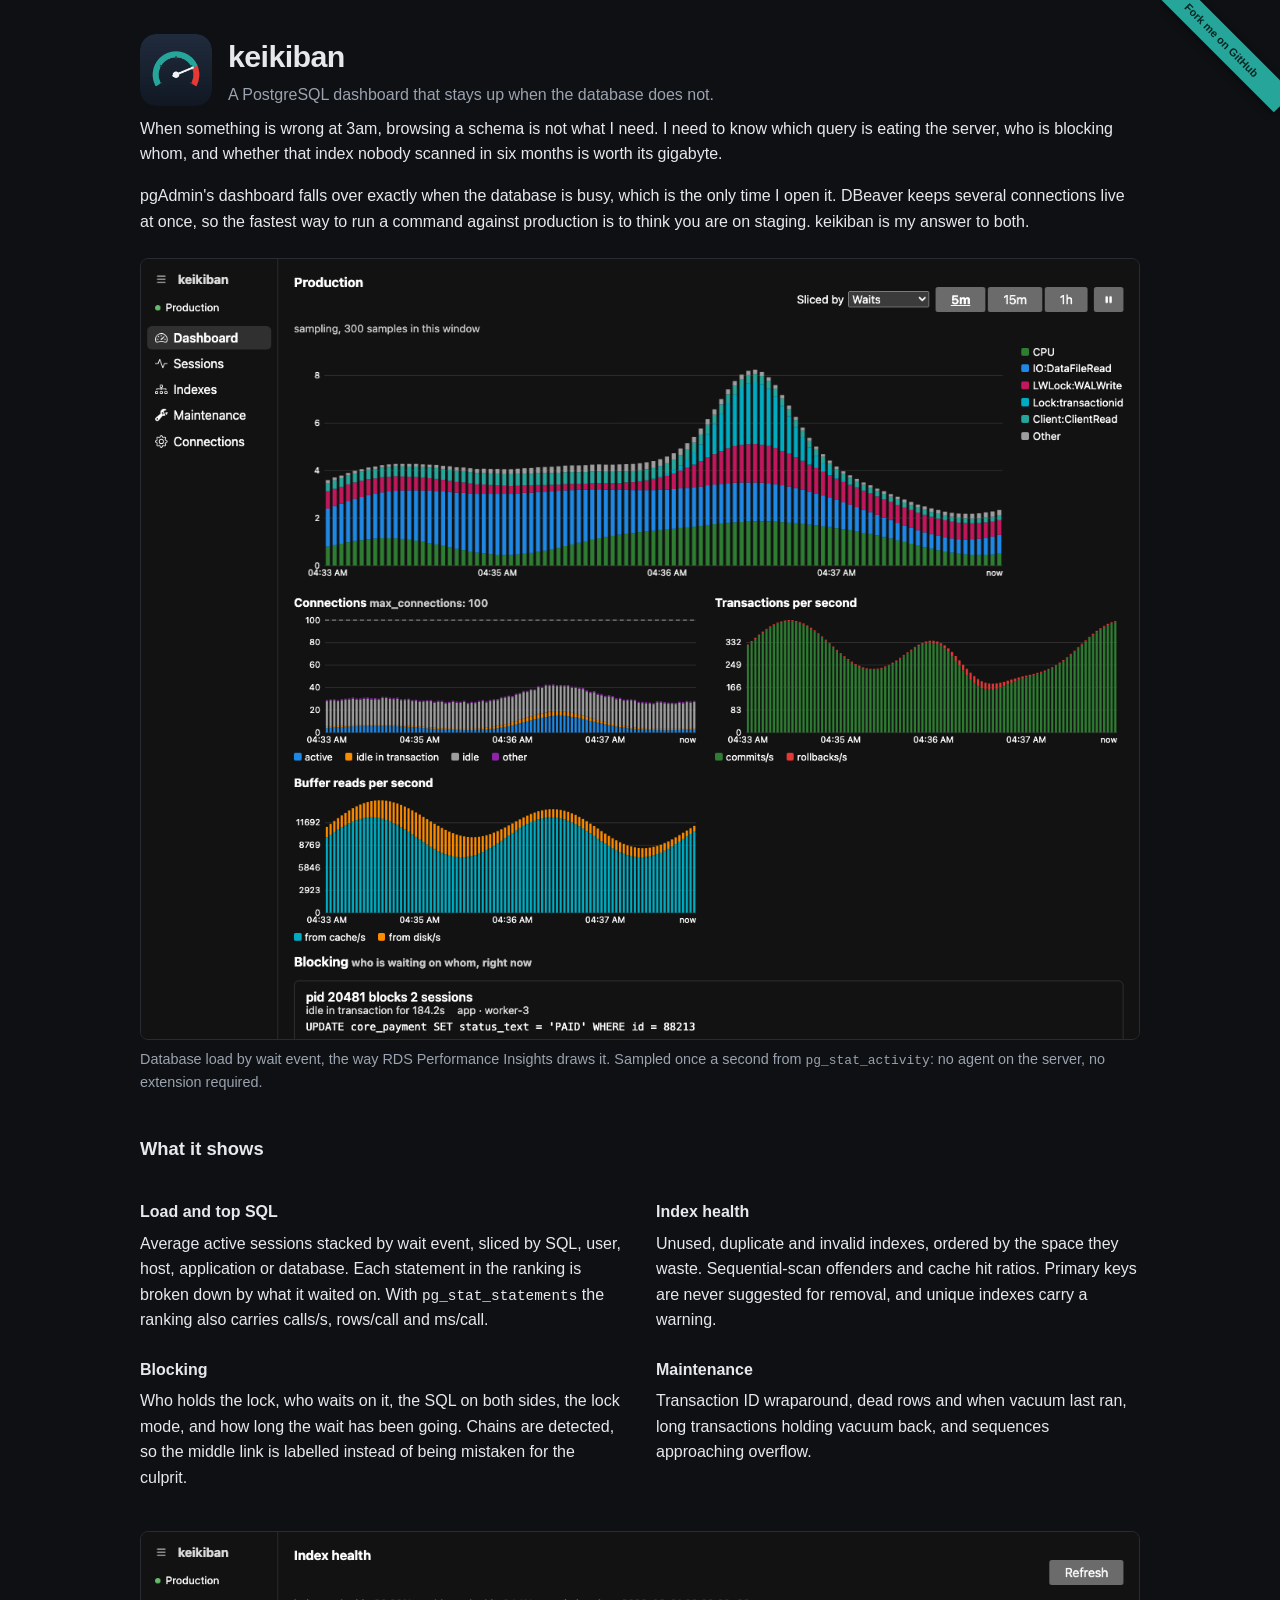
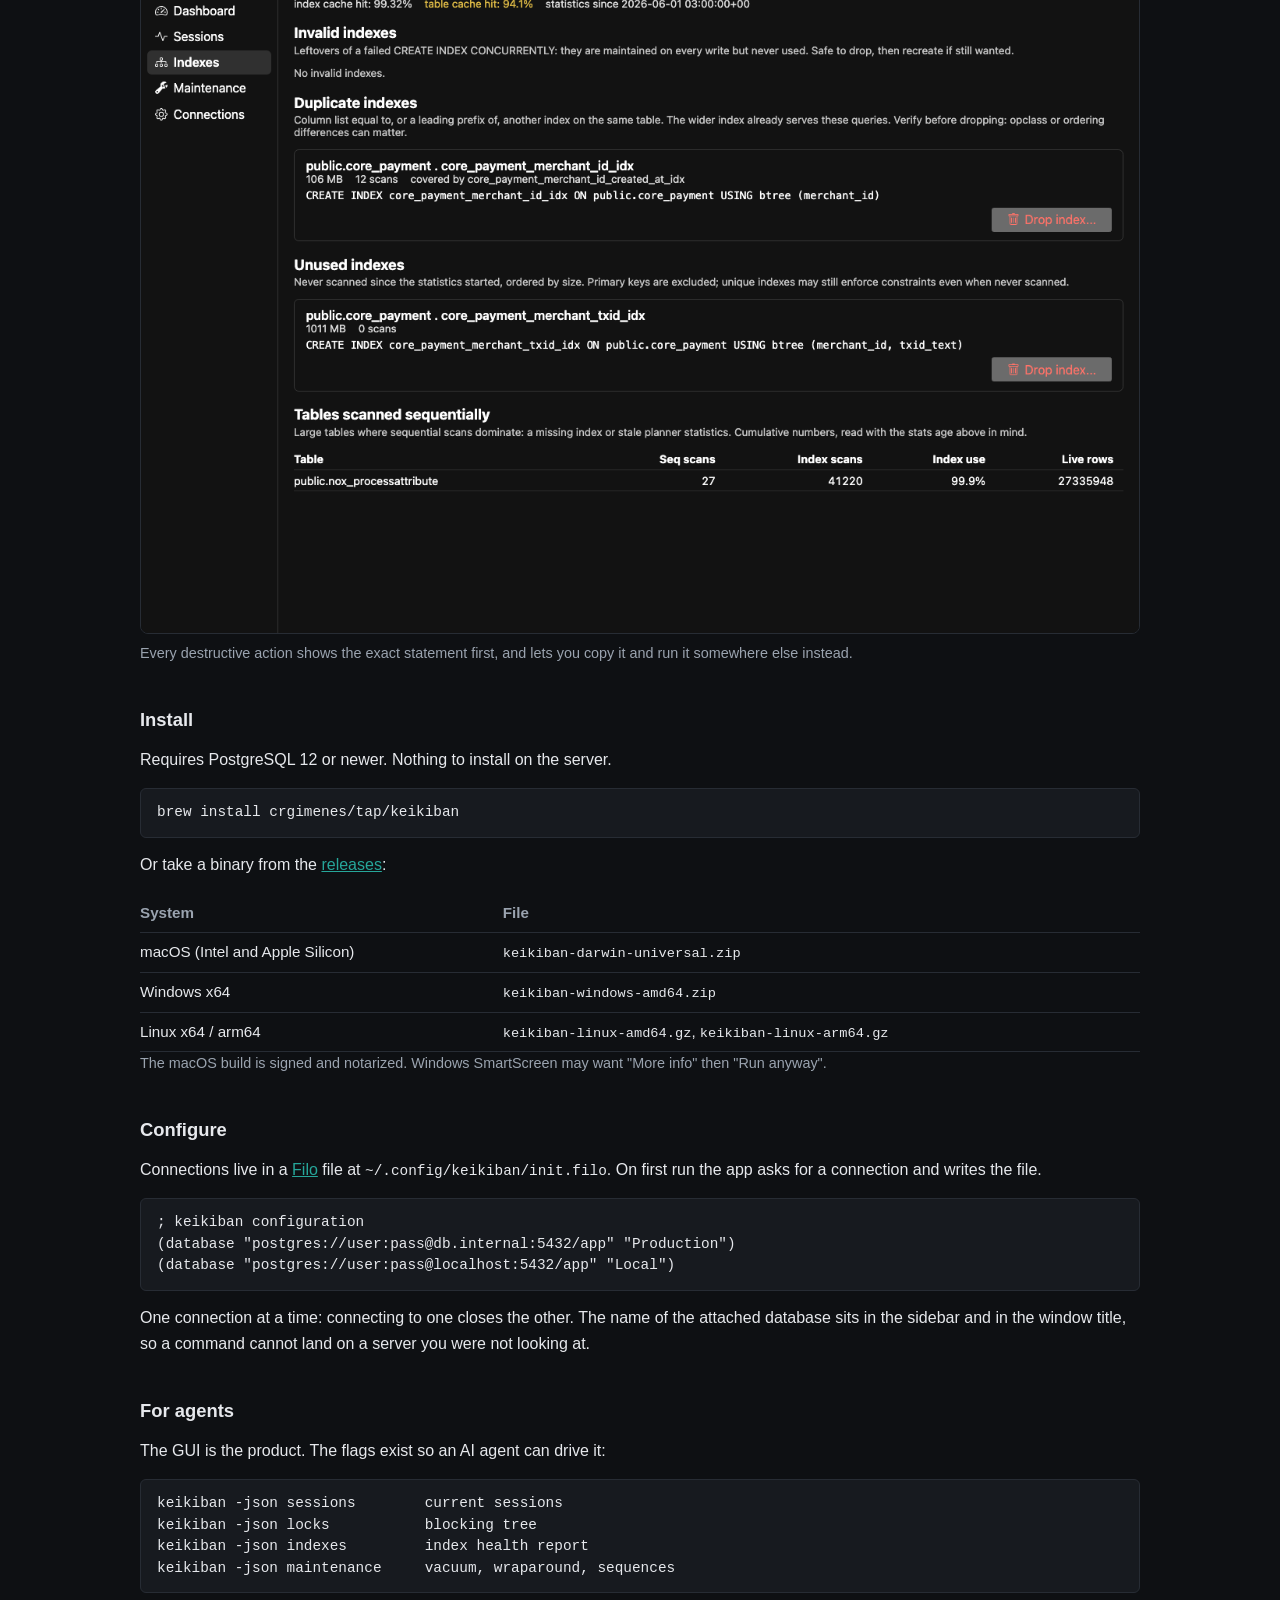
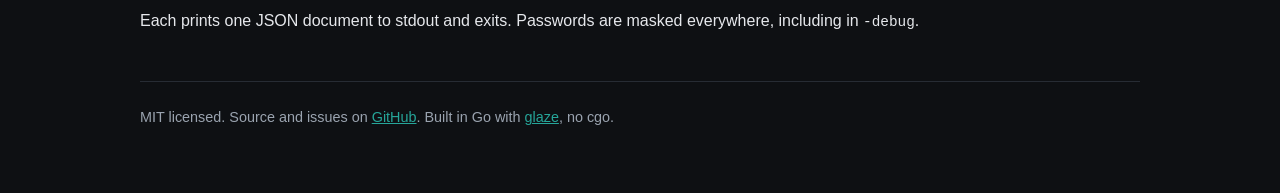
==== web/index.html @ ba6ffc7b "update to 0.0.1" ====
<!DOCTYPE html>
<html lang="en">
<head>
<meta charset="utf-8">
<meta name="viewport" content="width=device-width, initial-scale=1">
<title>keikiban — PostgreSQL dashboard</title>
<meta name="description" content="A PostgreSQL dashboard that stays up when the database does not. Database load by wait event, top SQL, blocking, index health. One binary, no agent on the server.">
<link rel="icon" href="favicon.png" type="image/png">

<meta property="og:title" content="keikiban — PostgreSQL dashboard">
<meta property="og:description" content="Database load by wait event, top SQL, blocking, index health. One binary, no agent on the server.">
<meta property="og:type" content="website">
<meta property="og:url" content="https://crgimenes.github.io/keikiban/">
<meta property="og:image" content="https://crgimenes.github.io/keikiban/social-preview.png">
<meta property="og:image:width" content="1280">
<meta property="og:image:height" content="640">
<meta name="twitter:card" content="summary_large_image">

<style>
:root {
  color-scheme: dark;
  --bg: #0e1013;
  --panel: #171a1f;
  --line: #272c34;
  --fg: #e6e8ec;
  --dim: #9aa3af;
  --accent: #26a69a;
}
* { box-sizing: border-box; }
body {
  margin: 0;
  padding: 2rem 1rem 3rem;
  background: var(--bg);
  color: var(--fg);
  font: 16px/1.6 -apple-system, BlinkMacSystemFont, "Segoe UI", Roboto, Helvetica, Arial, sans-serif;
}
/* Corner ribbon drawn in CSS rather than fetched, so the page needs nothing
   from the network. It scrolls away with the header instead of sitting fixed
   over the screenshots. */
.ribbon {
  position: absolute;
  top: 0;
  right: 0;
  width: 120px;
  height: 120px;
  overflow: hidden;
  pointer-events: none;
  z-index: 5;
}
.ribbon a {
  position: absolute;
  top: 27px;
  left: -27px;
  width: 176px;
  padding: 6px 0;
  transform: rotate(45deg);
  background: var(--accent);
  color: #062622;
  font: 600 11px/1.4 -apple-system, BlinkMacSystemFont, "Segoe UI", Roboto, Helvetica, Arial, sans-serif;
  text-align: center;
  text-decoration: none;
  pointer-events: auto;
  box-shadow: 0 2px 8px rgba(0, 0, 0, .45);
}
.ribbon a:hover { background: #4db6ac; }
.ribbon a:focus-visible { outline: 2px solid var(--fg); outline-offset: 2px; }

main { max-width: 1000px; margin: 0 auto; }
header { display: flex; align-items: center; gap: 1rem; margin-bottom: .5rem; }
header img { width: 72px; height: 72px; border-radius: 16px; }
h1 { font-size: 1.9rem; margin: 0; letter-spacing: -.02em; }
h2 { font-size: 1.15rem; margin: 2.5rem 0 .75rem; }
h3 { font-size: 1rem; margin: 1.5rem 0 .35rem; }
.tagline { color: var(--dim); margin: .1rem 0 0; }
a { color: var(--accent); }
p { margin: 0 0 1rem; }
figure { margin: 1.5rem 0; }
figure img {
  width: 100%;
  display: block;
  border: 1px solid var(--line);
  border-radius: 8px;
}
figcaption { color: var(--dim); font-size: .9rem; margin-top: .5rem; }
table { border-collapse: collapse; width: 100%; font-size: .95rem; }
th, td { text-align: left; padding: .45rem .75rem .45rem 0; border-bottom: 1px solid var(--line); }
th { color: var(--dim); font-weight: 600; }
pre {
  background: var(--panel);
  border: 1px solid var(--line);
  border-radius: 6px;
  padding: .8rem 1rem;
  overflow-x: auto;
  font: .9rem/1.5 ui-monospace, SFMono-Regular, Menlo, monospace;
}
code { font: .9em ui-monospace, SFMono-Regular, Menlo, monospace; }
.cols { display: grid; grid-template-columns: repeat(auto-fit, minmax(17rem, 1fr)); gap: 0 2rem; }
.note { color: var(--dim); font-size: .9rem; }
footer {
  margin-top: 3rem;
  padding-top: 1.5rem;
  border-top: 1px solid var(--line);
  color: var(--dim);
  font-size: .9rem;
}
@media (max-width: 700px) {
  .ribbon { display: none; }
}
@media (max-width: 640px) {
  body { padding: 1rem .75rem 2rem; }
  h1 { font-size: 1.4rem; }
  header img { width: 52px; height: 52px; }
}
</style>
</head>
<body>
<div class="ribbon"><a href="https://github.com/crgimenes/keikiban">Fork me on GitHub</a></div>
<main>
  <header>
    <img src="favicon.png" alt="">
    <div>
      <h1>keikiban</h1>
      <p class="tagline">A PostgreSQL dashboard that stays up when the database does not.</p>
    </div>
  </header>

  <p>When something is wrong at 3am, browsing a schema is not what I need. I
  need to know which query is eating the server, who is blocking whom, and
  whether that index nobody scanned in six months is worth its gigabyte.</p>

  <p>pgAdmin's dashboard falls over exactly when the database is busy, which
  is the only time I open it. DBeaver keeps several connections live at once,
  so the fastest way to run a command against production is to think you are
  on staging. keikiban is my answer to both.</p>

  <figure>
    <img src="dashboard-dark.png" alt="keikiban dashboard: database load stacked by wait event, connections, transactions per second, buffer reads, and the blocking tree">
    <figcaption>Database load by wait event, the way RDS Performance Insights
    draws it. Sampled once a second from <code>pg_stat_activity</code>: no
    agent on the server, no extension required.</figcaption>
  </figure>

  <h2>What it shows</h2>

  <div class="cols">
    <div>
      <h3>Load and top SQL</h3>
      <p>Average active sessions stacked by wait event, sliced by SQL, user,
      host, application or database. Each statement in the ranking is broken
      down by what it waited on. With <code>pg_stat_statements</code> the
      ranking also carries calls/s, rows/call and ms/call.</p>

      <h3>Blocking</h3>
      <p>Who holds the lock, who waits on it, the SQL on both sides, the lock
      mode, and how long the wait has been going. Chains are detected, so the
      middle link is labelled instead of being mistaken for the culprit.</p>
    </div>
    <div>
      <h3>Index health</h3>
      <p>Unused, duplicate and invalid indexes, ordered by the space they
      waste. Sequential-scan offenders and cache hit ratios. Primary keys are
      never suggested for removal, and unique indexes carry a warning.</p>

      <h3>Maintenance</h3>
      <p>Transaction ID wraparound, dead rows and when vacuum last ran, long
      transactions holding vacuum back, and sequences approaching overflow.</p>
    </div>
  </div>

  <figure>
    <img src="indexes-dark.png" alt="Index health screen showing duplicate and unused indexes with their DDL and a drop button">
    <figcaption>Every destructive action shows the exact statement first, and
    lets you copy it and run it somewhere else instead.</figcaption>
  </figure>

  <h2>Install</h2>

  <p>Requires PostgreSQL 12 or newer. Nothing to install on the server.</p>

  <pre>brew install crgimenes/tap/keikiban</pre>

  <p>Or take a binary from the
  <a href="https://github.com/crgimenes/keikiban/releases">releases</a>:</p>

  <table>
    <tr><th>System</th><th>File</th></tr>
    <tr><td>macOS (Intel and Apple Silicon)</td><td><code>keikiban-darwin-universal.zip</code></td></tr>
    <tr><td>Windows x64</td><td><code>keikiban-windows-amd64.zip</code></td></tr>
    <tr><td>Linux x64 / arm64</td><td><code>keikiban-linux-amd64.gz</code>, <code>keikiban-linux-arm64.gz</code></td></tr>
  </table>

  <p class="note">The macOS build is signed and notarized. Windows SmartScreen
  may want "More info" then "Run anyway".</p>

  <h2>Configure</h2>

  <p>Connections live in a <a href="https://github.com/crgimenes/filo">Filo</a>
  file at <code>~/.config/keikiban/init.filo</code>. On first run the app asks
  for a connection and writes the file.</p>

  <pre>; keikiban configuration
(database "postgres://user:pass@db.internal:5432/app" "Production")
(database "postgres://user:pass@localhost:5432/app" "Local")</pre>

  <p>One connection at a time: connecting to one closes the other. The name of
  the attached database sits in the sidebar and in the window title, so a
  command cannot land on a server you were not looking at.</p>

  <h2>For agents</h2>

  <p>The GUI is the product. The flags exist so an AI agent can drive it:</p>

  <pre>keikiban -json sessions        current sessions
keikiban -json locks           blocking tree
keikiban -json indexes         index health report
keikiban -json maintenance     vacuum, wraparound, sequences</pre>

  <p>Each prints one JSON document to stdout and exits. Passwords are masked
  everywhere, including in <code>-debug</code>.</p>

  <footer>
    <p>MIT licensed. Source and issues on
    <a href="https://github.com/crgimenes/keikiban">GitHub</a>.
    Built in Go with <a href="https://github.com/crgimenes/glaze">glaze</a>,
    no cgo.</p>
  </footer>
</main>
</body>
</html>
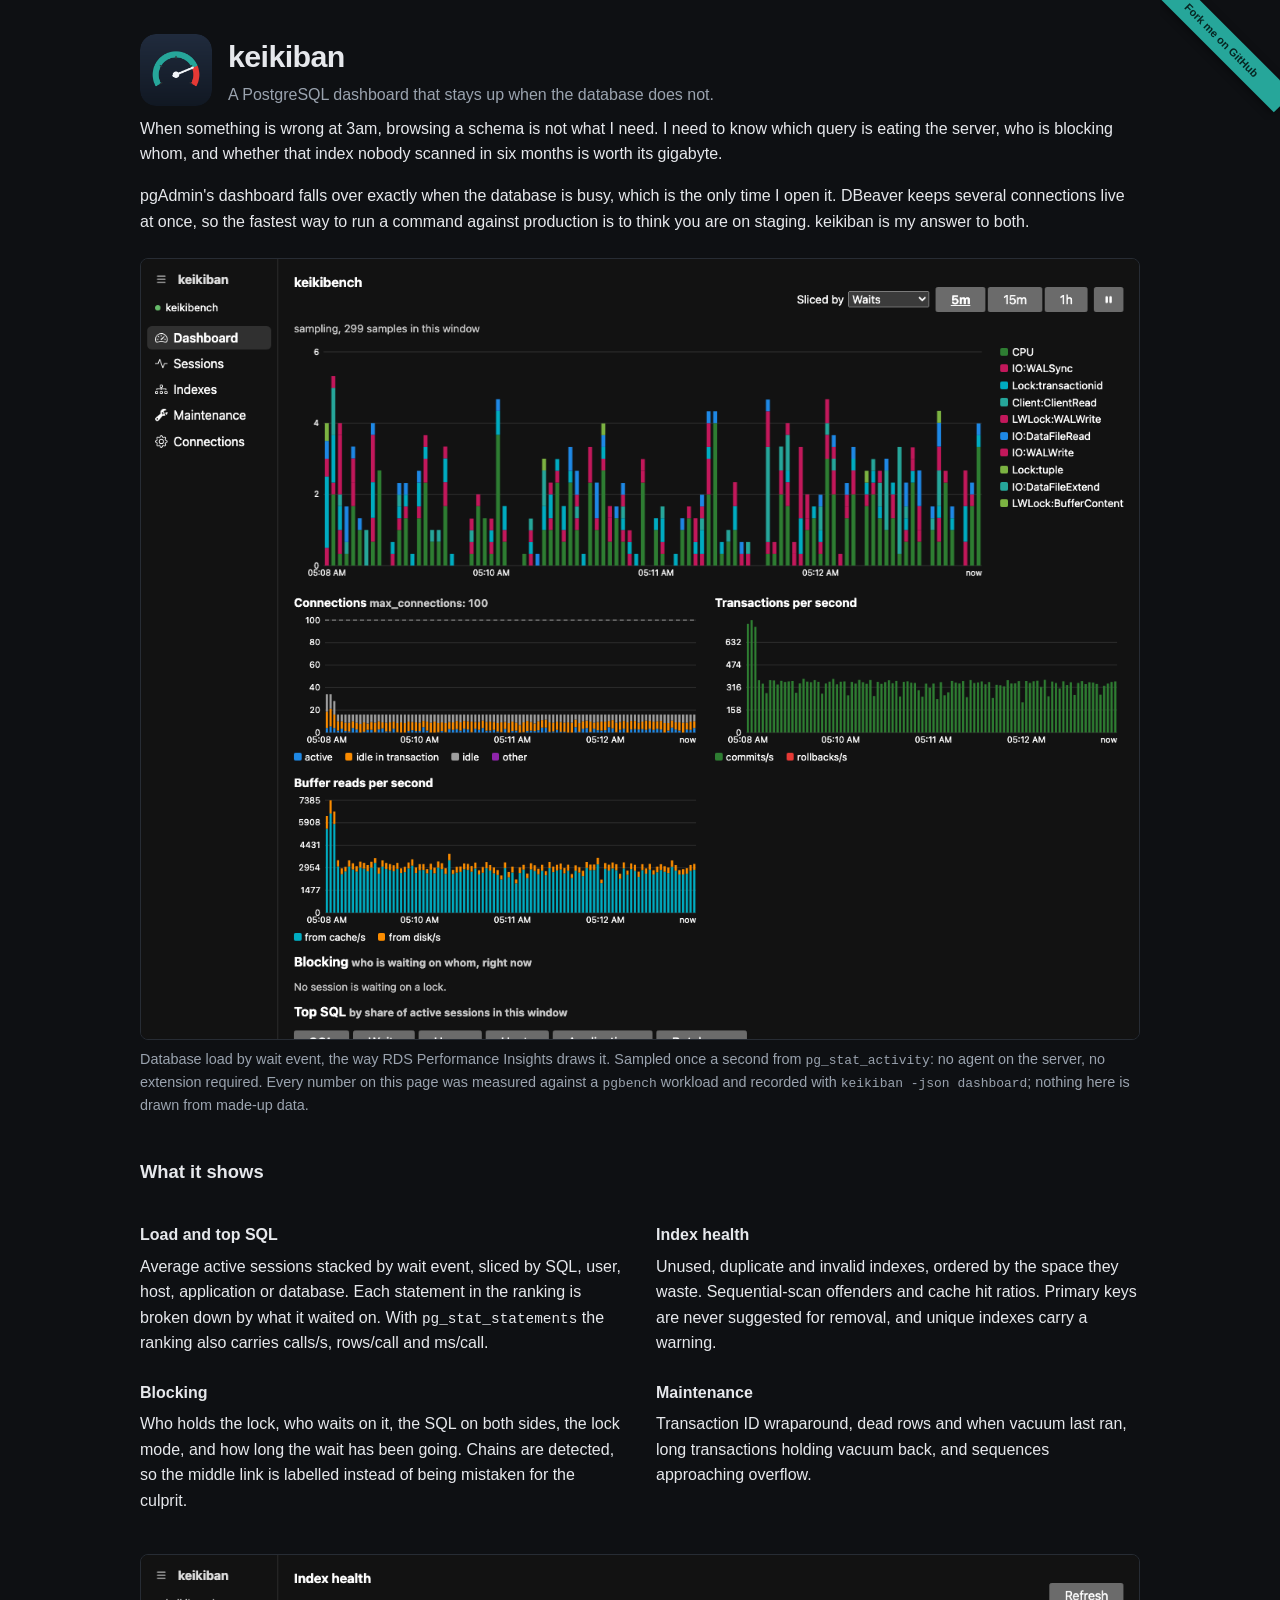
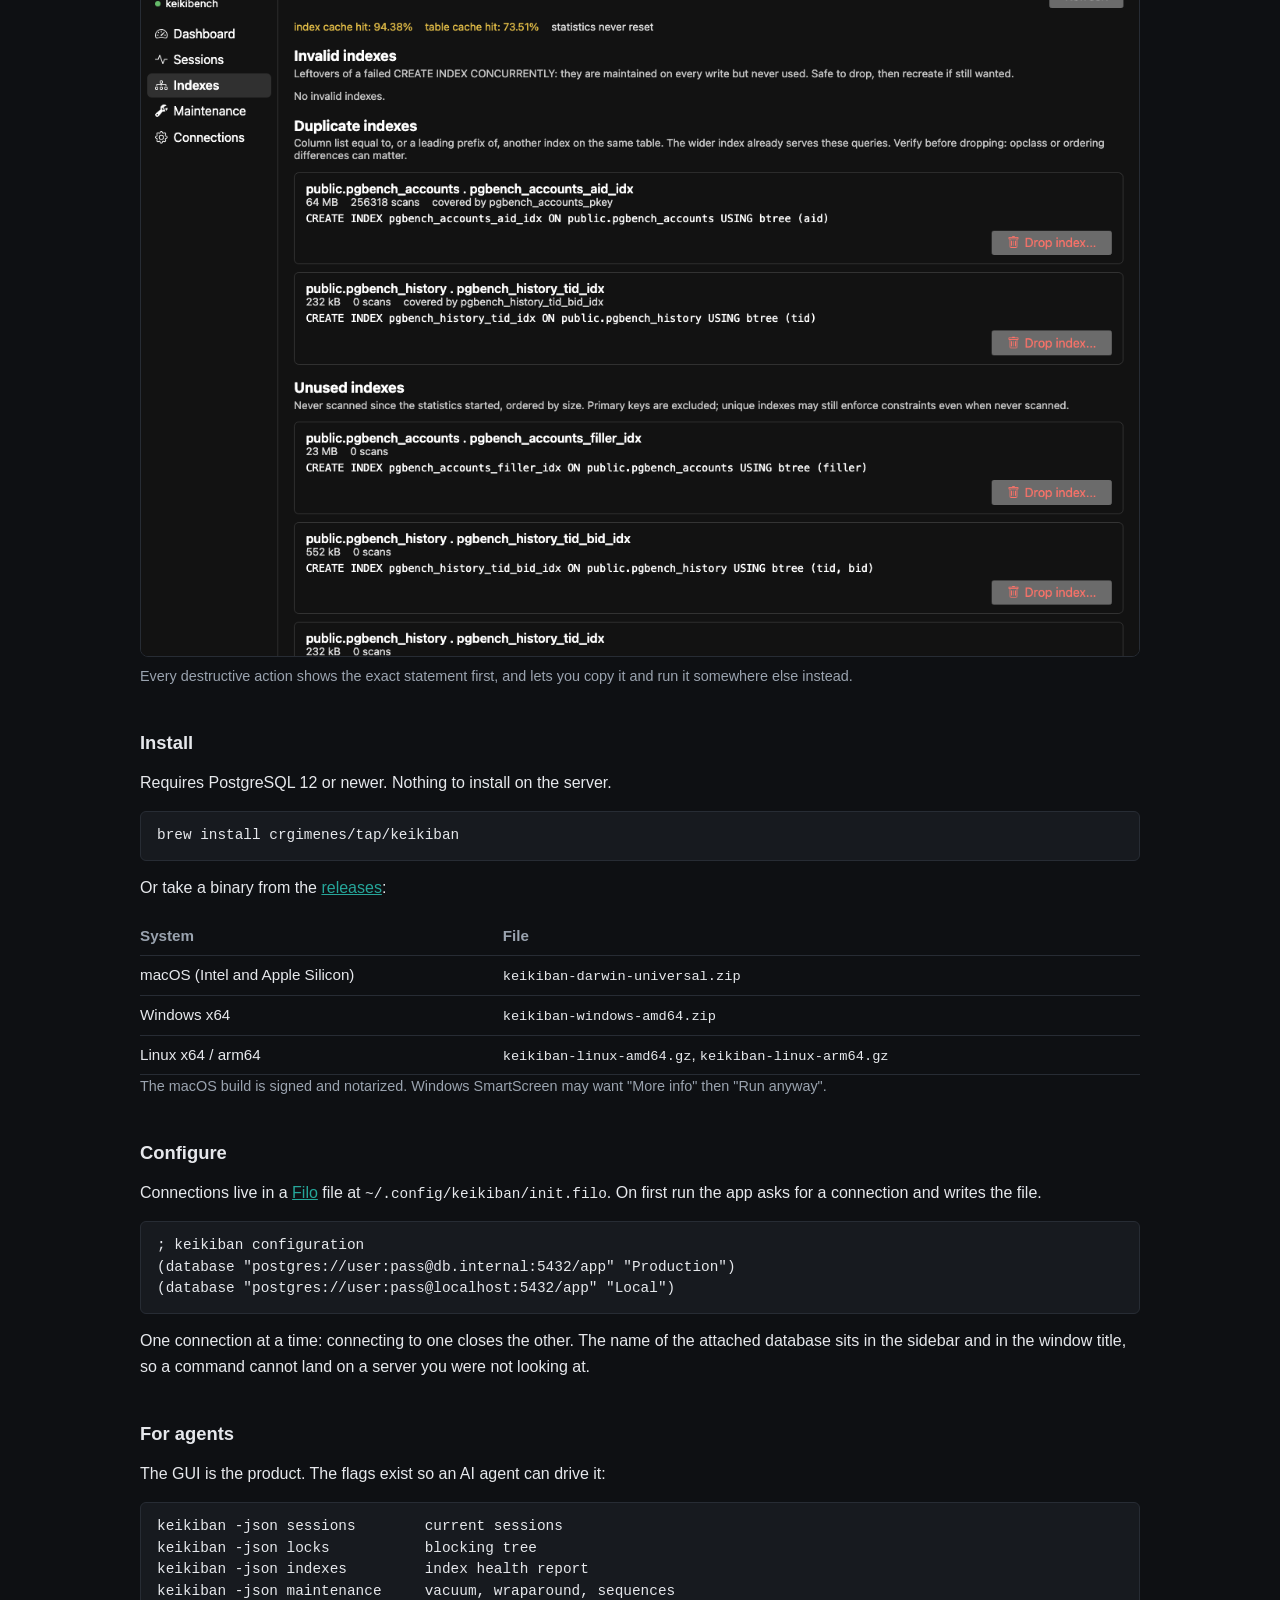
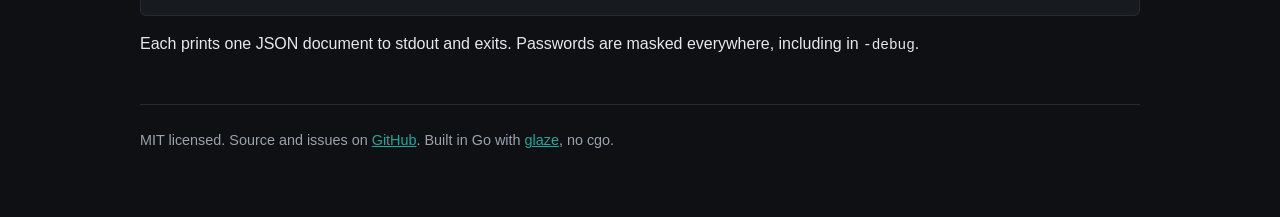
==== commit 8e9dd066: "update test" ====
--- a/web/index.html
+++ b/web/index.html
@@ -137,7 +137,10 @@
     <img src="dashboard-dark.png" alt="keikiban dashboard: database load stacked by wait event, connections, transactions per second, buffer reads, and the blocking tree">
     <figcaption>Database load by wait event, the way RDS Performance Insights
     draws it. Sampled once a second from <code>pg_stat_activity</code>: no
-    agent on the server, no extension required.</figcaption>
+    agent on the server, no extension required. Every number on this page was
+    measured against a <code>pgbench</code> workload and recorded with
+    <code>keikiban -json dashboard</code>; nothing here is drawn from made-up
+    data.</figcaption>
   </figure>
 
   <h2>What it shows</h2>
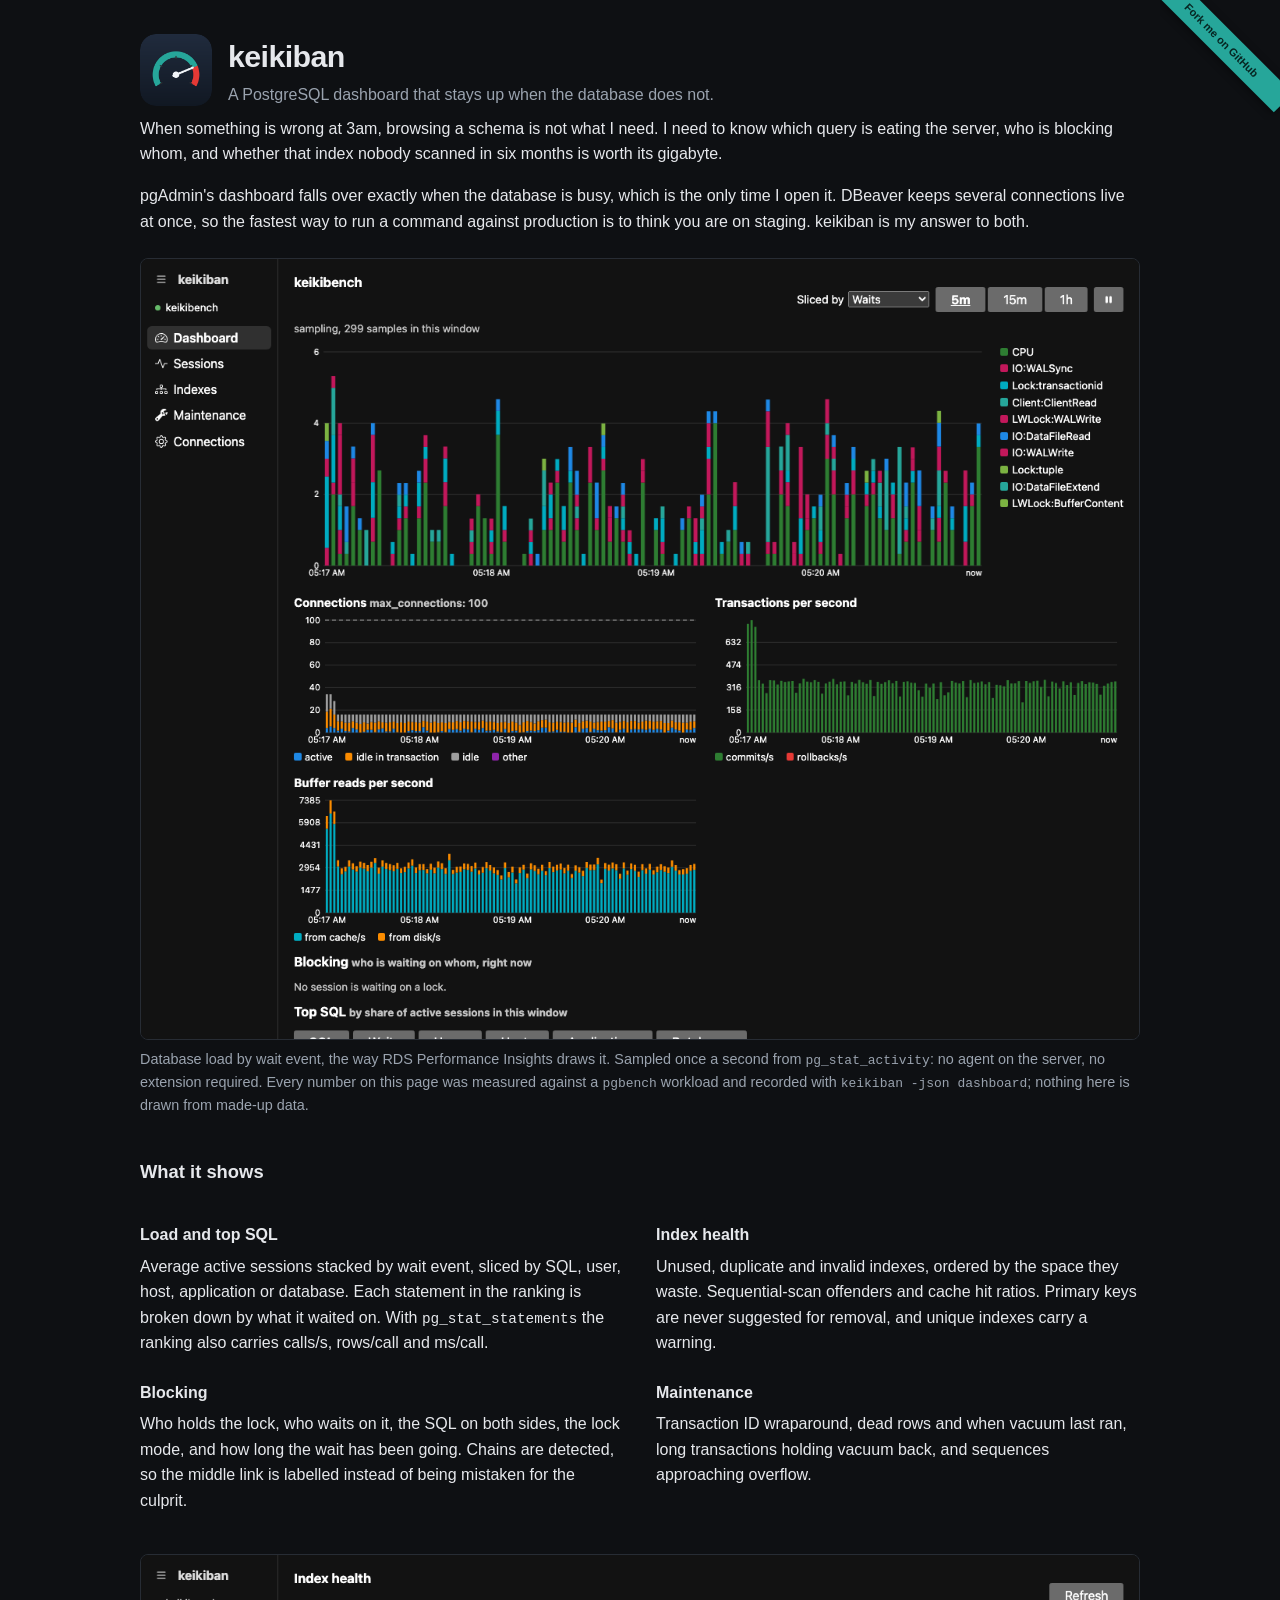
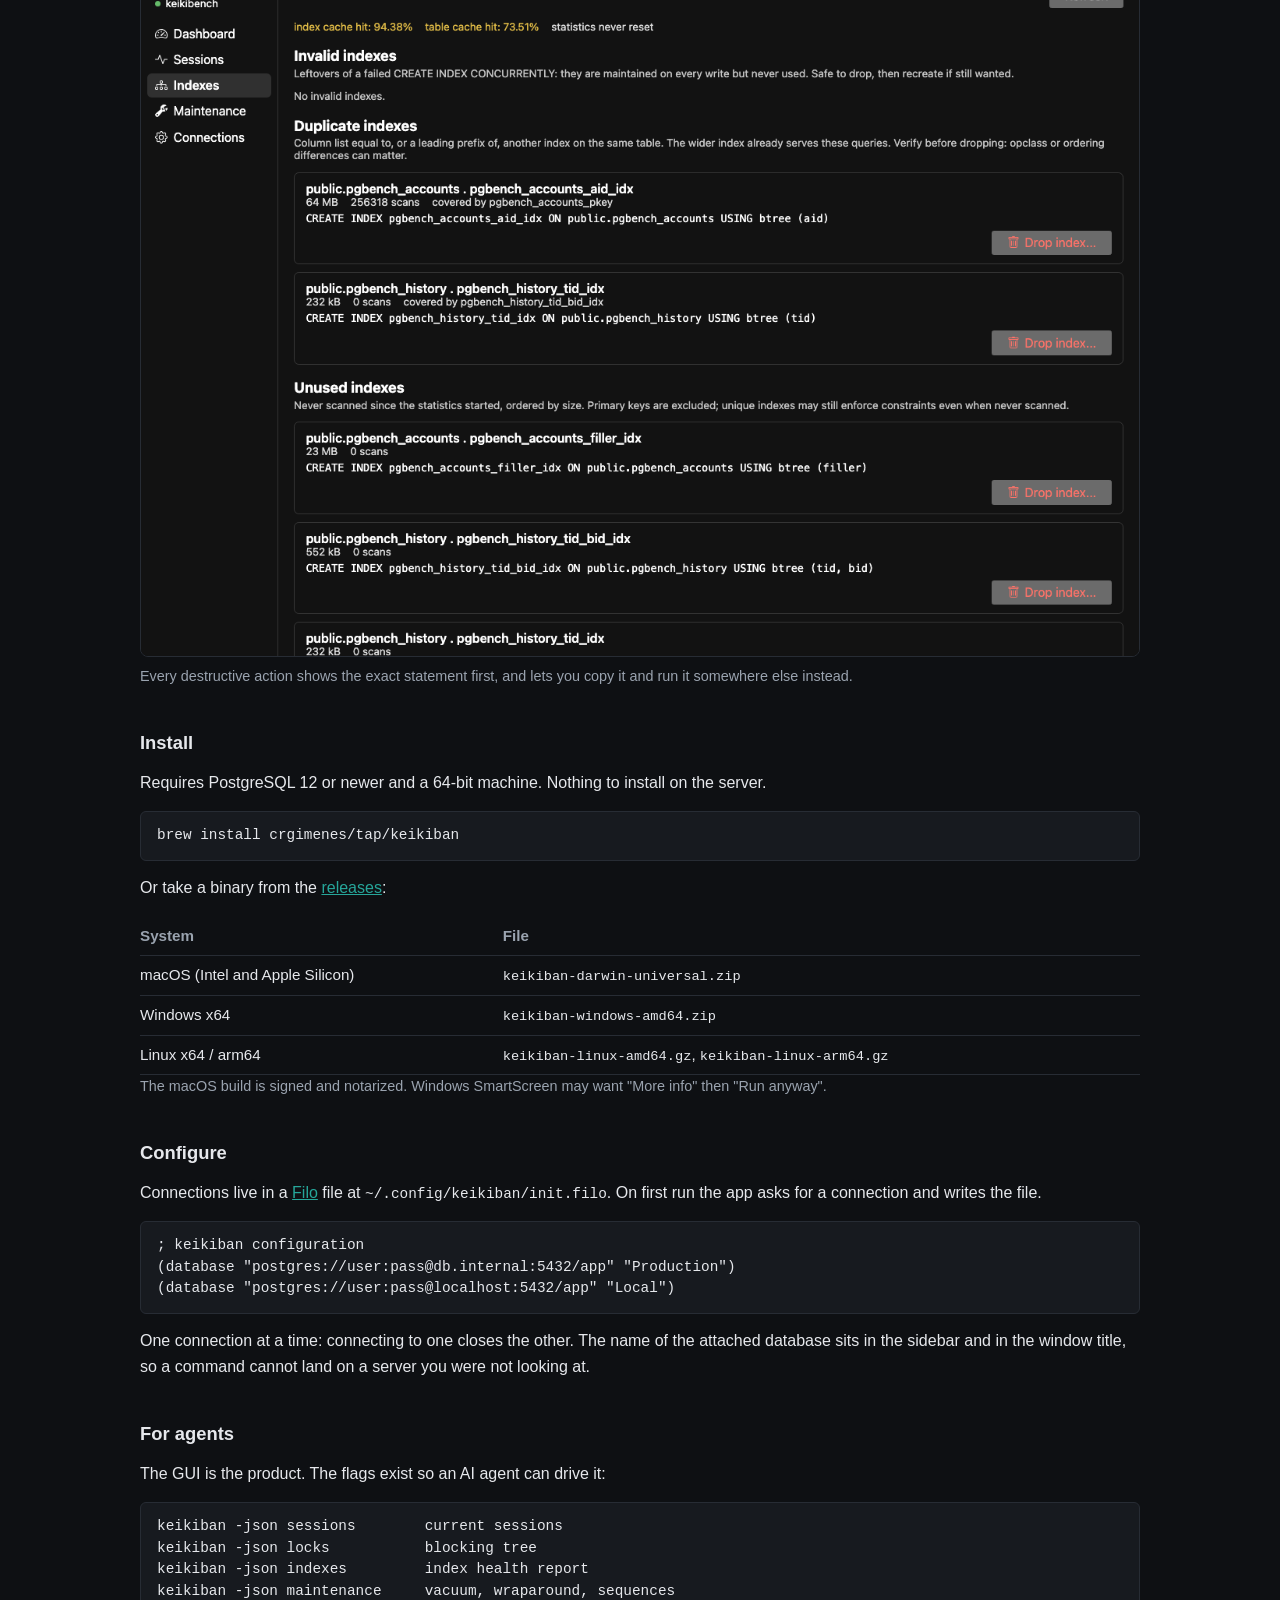
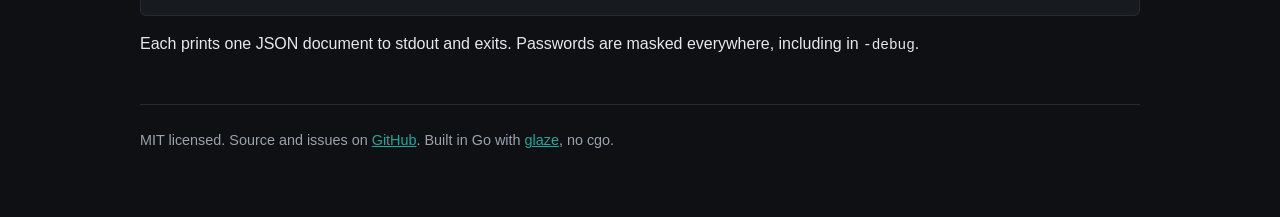
==== commit 8083c249: "update plataform" ====
--- a/web/index.html
+++ b/web/index.html
@@ -178,7 +178,8 @@
 
   <h2>Install</h2>
 
-  <p>Requires PostgreSQL 12 or newer. Nothing to install on the server.</p>
+  <p>Requires PostgreSQL 12 or newer and a 64-bit machine. Nothing to install
+  on the server.</p>
 
   <pre>brew install crgimenes/tap/keikiban</pre>
 
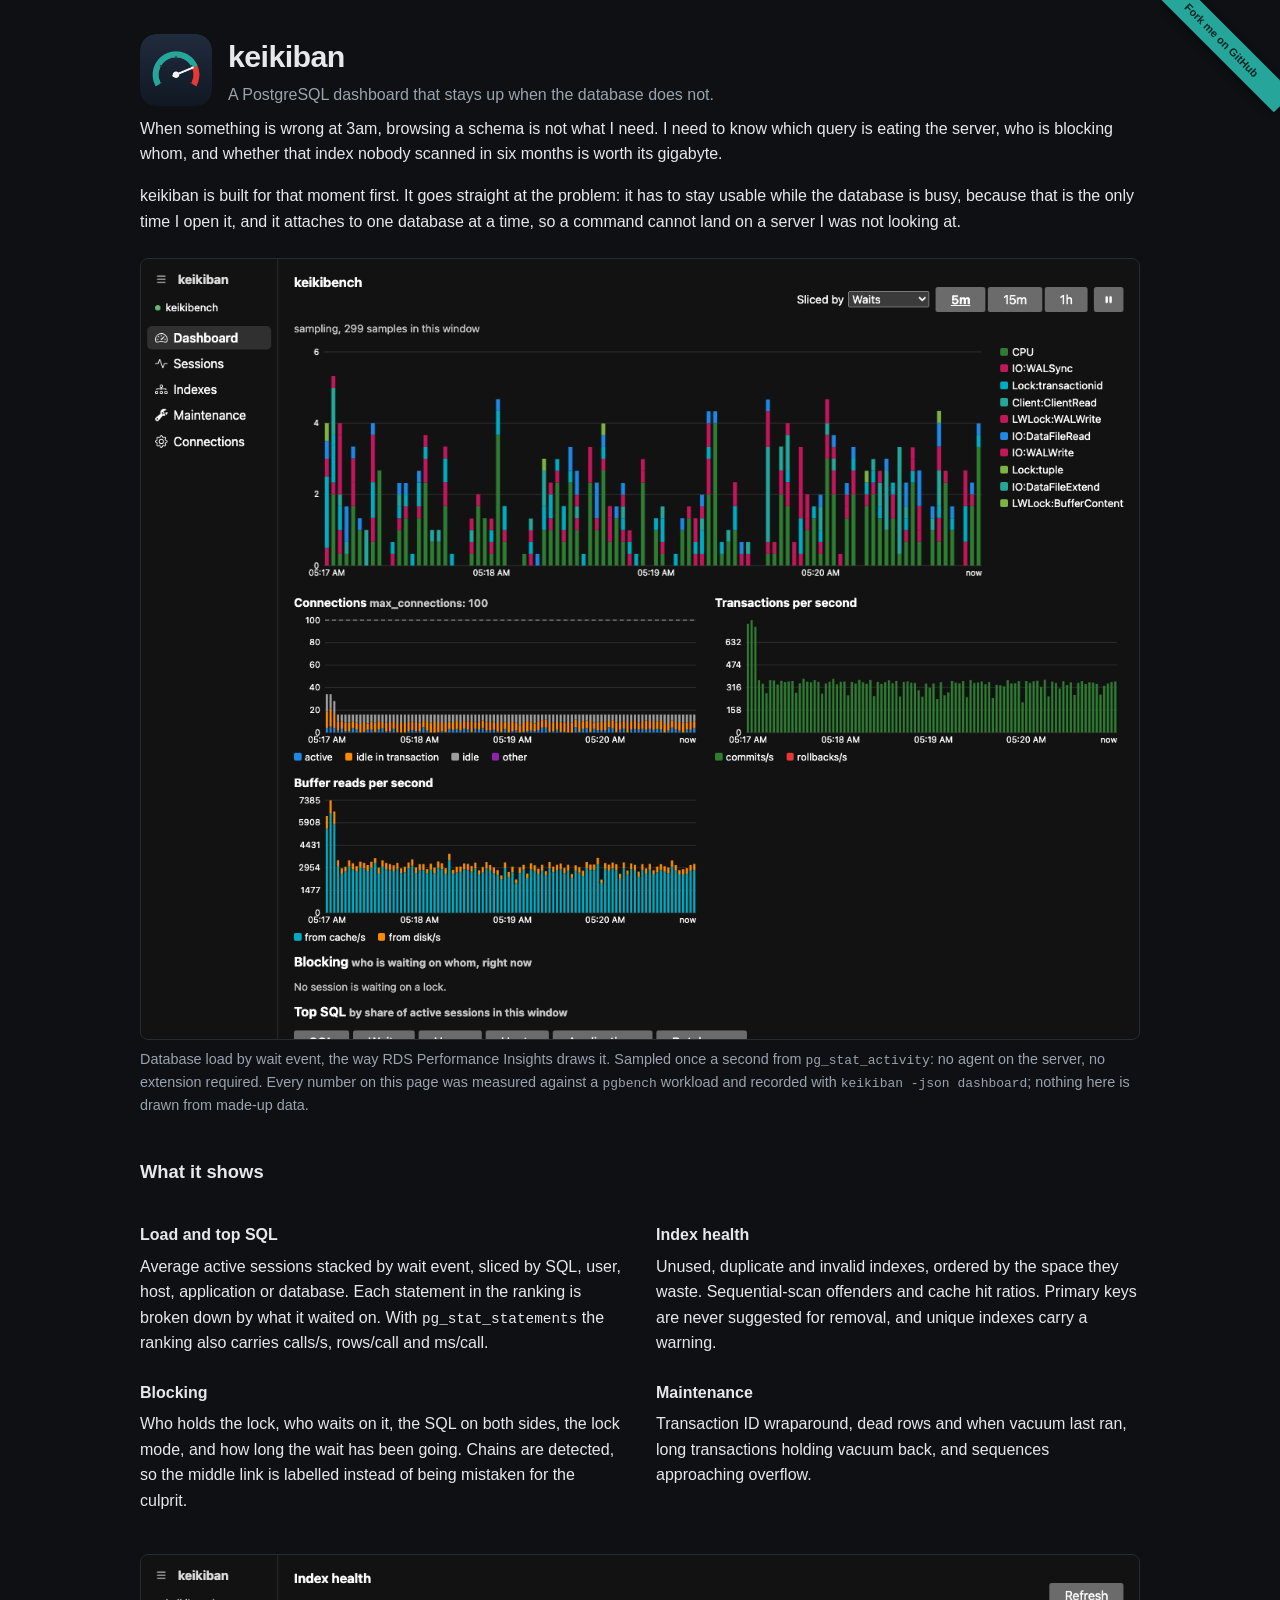
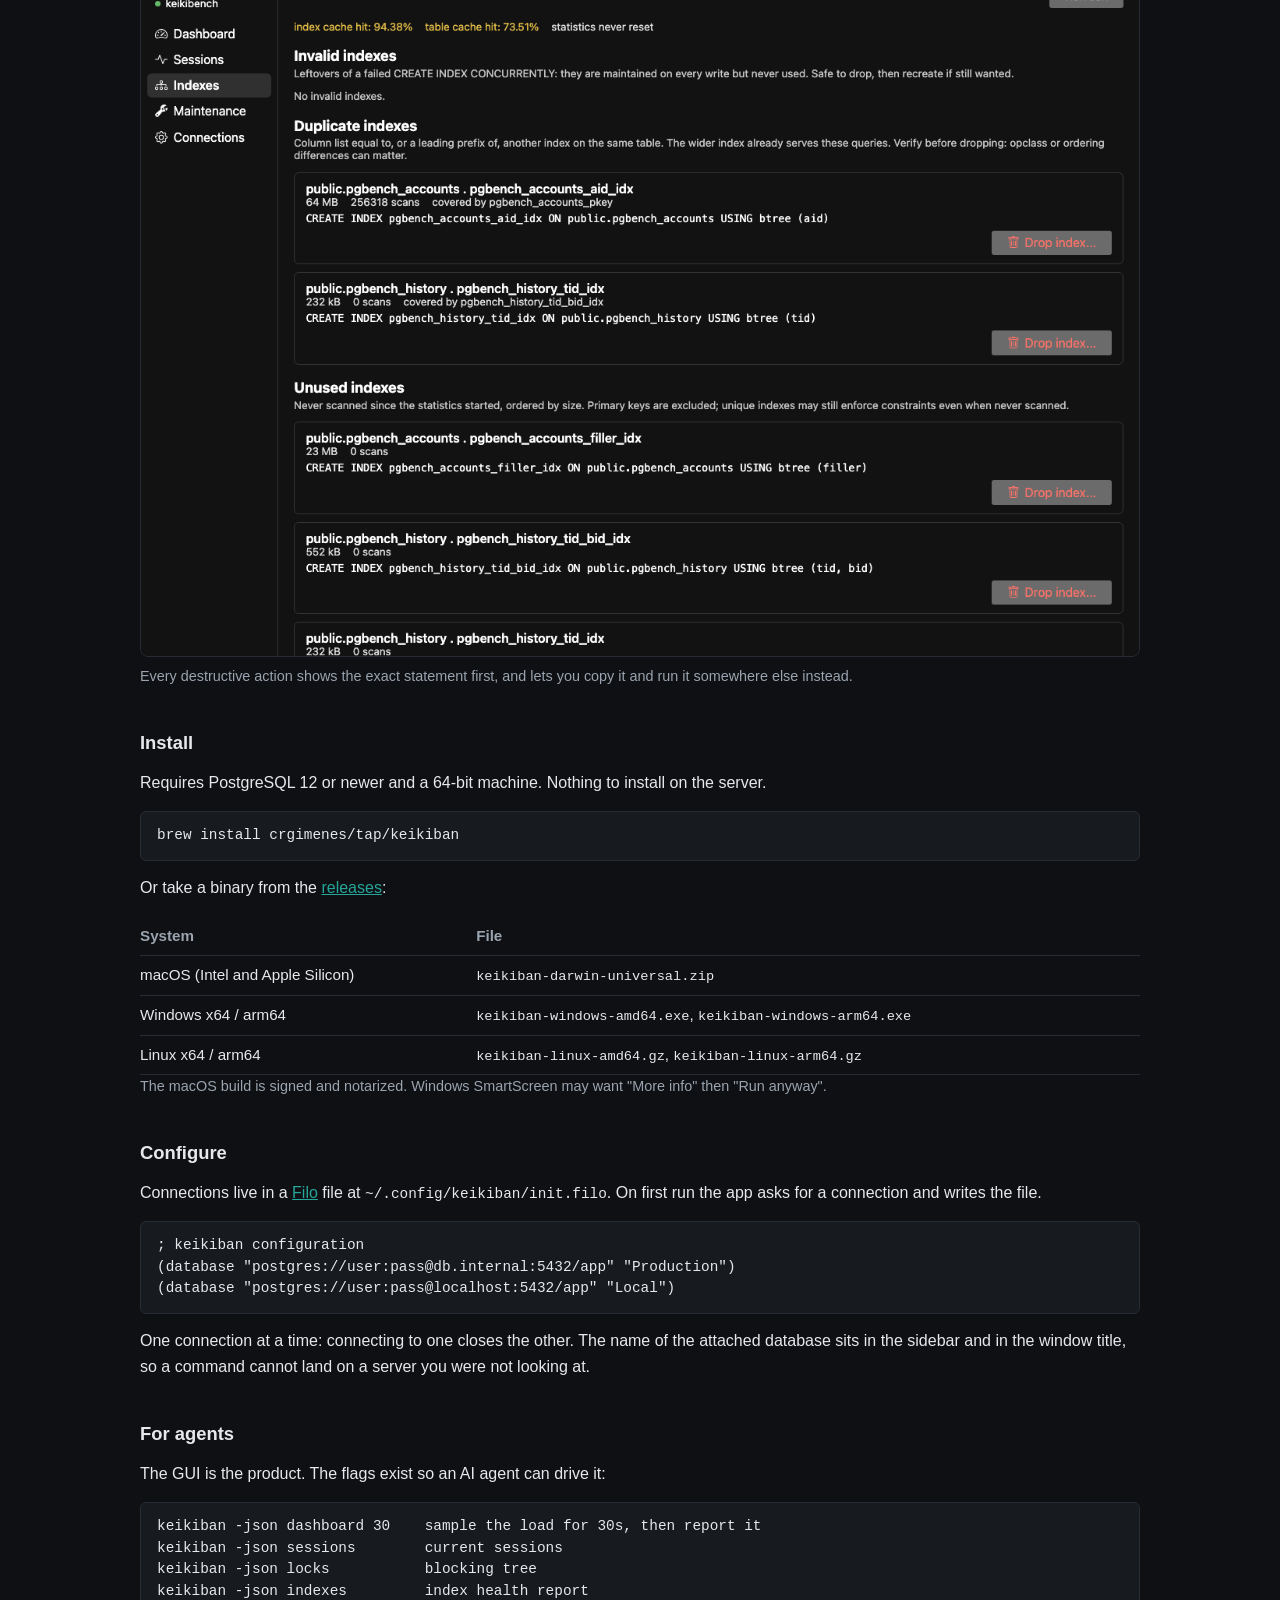
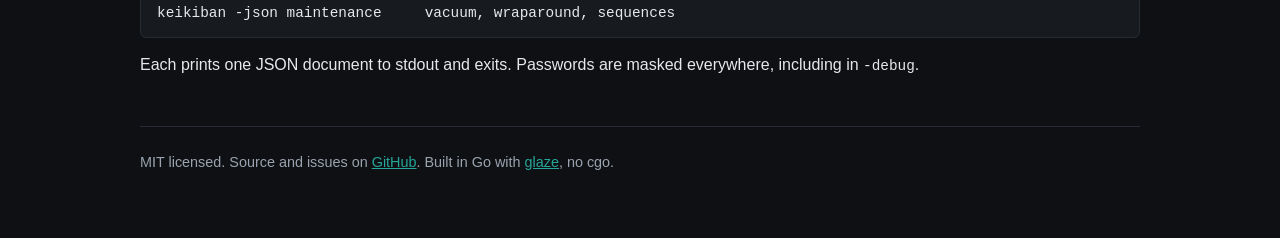
==== commit f5e53ffe: "remove references" ====
--- a/web/index.html
+++ b/web/index.html
@@ -128,10 +128,10 @@
   need to know which query is eating the server, who is blocking whom, and
   whether that index nobody scanned in six months is worth its gigabyte.</p>
 
-  <p>pgAdmin's dashboard falls over exactly when the database is busy, which
-  is the only time I open it. DBeaver keeps several connections live at once,
-  so the fastest way to run a command against production is to think you are
-  on staging. keikiban is my answer to both.</p>
+  <p>keikiban is built for that moment first. It goes straight at the problem:
+  it has to stay usable while the database is busy, because that is the only
+  time I open it, and it attaches to one database at a time, so a command
+  cannot land on a server I was not looking at.</p>
 
   <figure>
     <img src="dashboard-dark.png" alt="keikiban dashboard: database load stacked by wait event, connections, transactions per second, buffer reads, and the blocking tree">
@@ -189,7 +189,7 @@
   <table>
     <tr><th>System</th><th>File</th></tr>
     <tr><td>macOS (Intel and Apple Silicon)</td><td><code>keikiban-darwin-universal.zip</code></td></tr>
-    <tr><td>Windows x64</td><td><code>keikiban-windows-amd64.zip</code></td></tr>
+    <tr><td>Windows x64 / arm64</td><td><code>keikiban-windows-amd64.exe</code>, <code>keikiban-windows-arm64.exe</code></td></tr>
     <tr><td>Linux x64 / arm64</td><td><code>keikiban-linux-amd64.gz</code>, <code>keikiban-linux-arm64.gz</code></td></tr>
   </table>
 
@@ -214,7 +214,8 @@
 
   <p>The GUI is the product. The flags exist so an AI agent can drive it:</p>
 
-  <pre>keikiban -json sessions        current sessions
+  <pre>keikiban -json dashboard 30    sample the load for 30s, then report it
+keikiban -json sessions        current sessions
 keikiban -json locks           blocking tree
 keikiban -json indexes         index health report
 keikiban -json maintenance     vacuum, wraparound, sequences</pre>
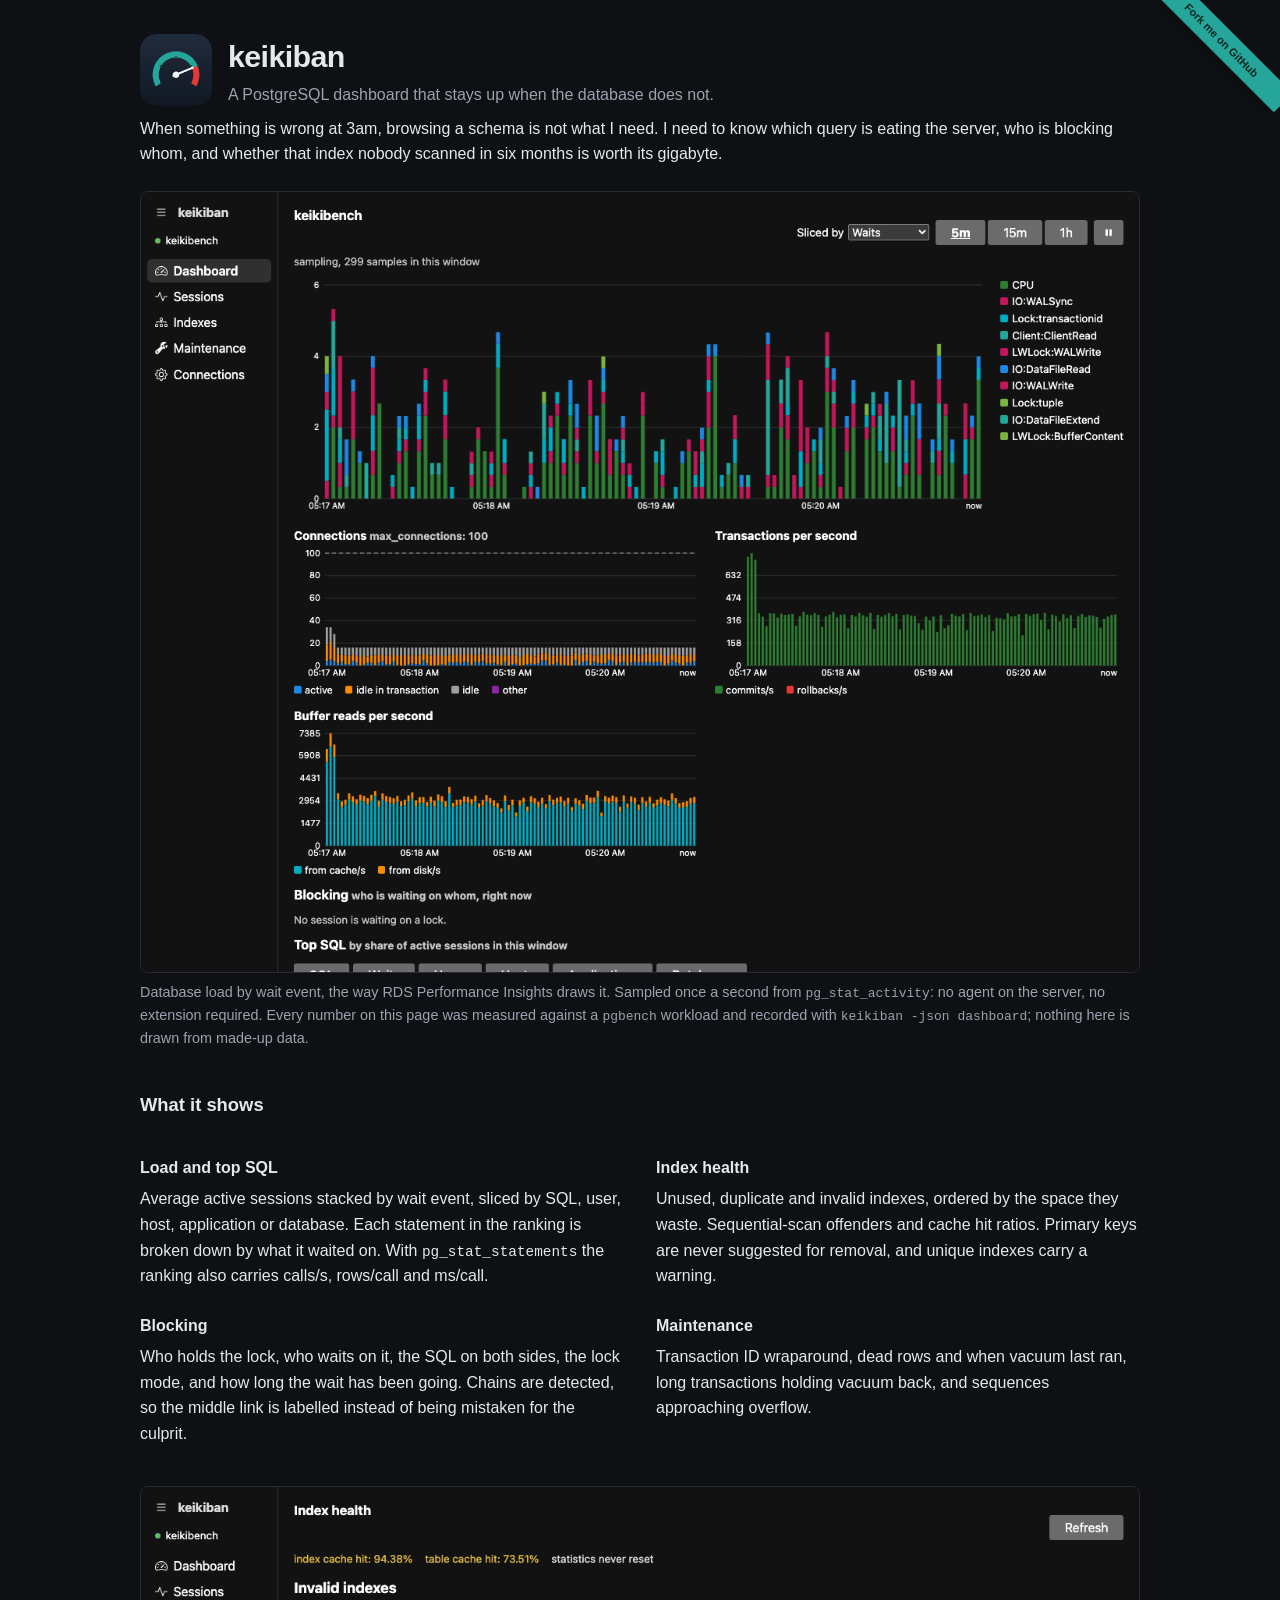
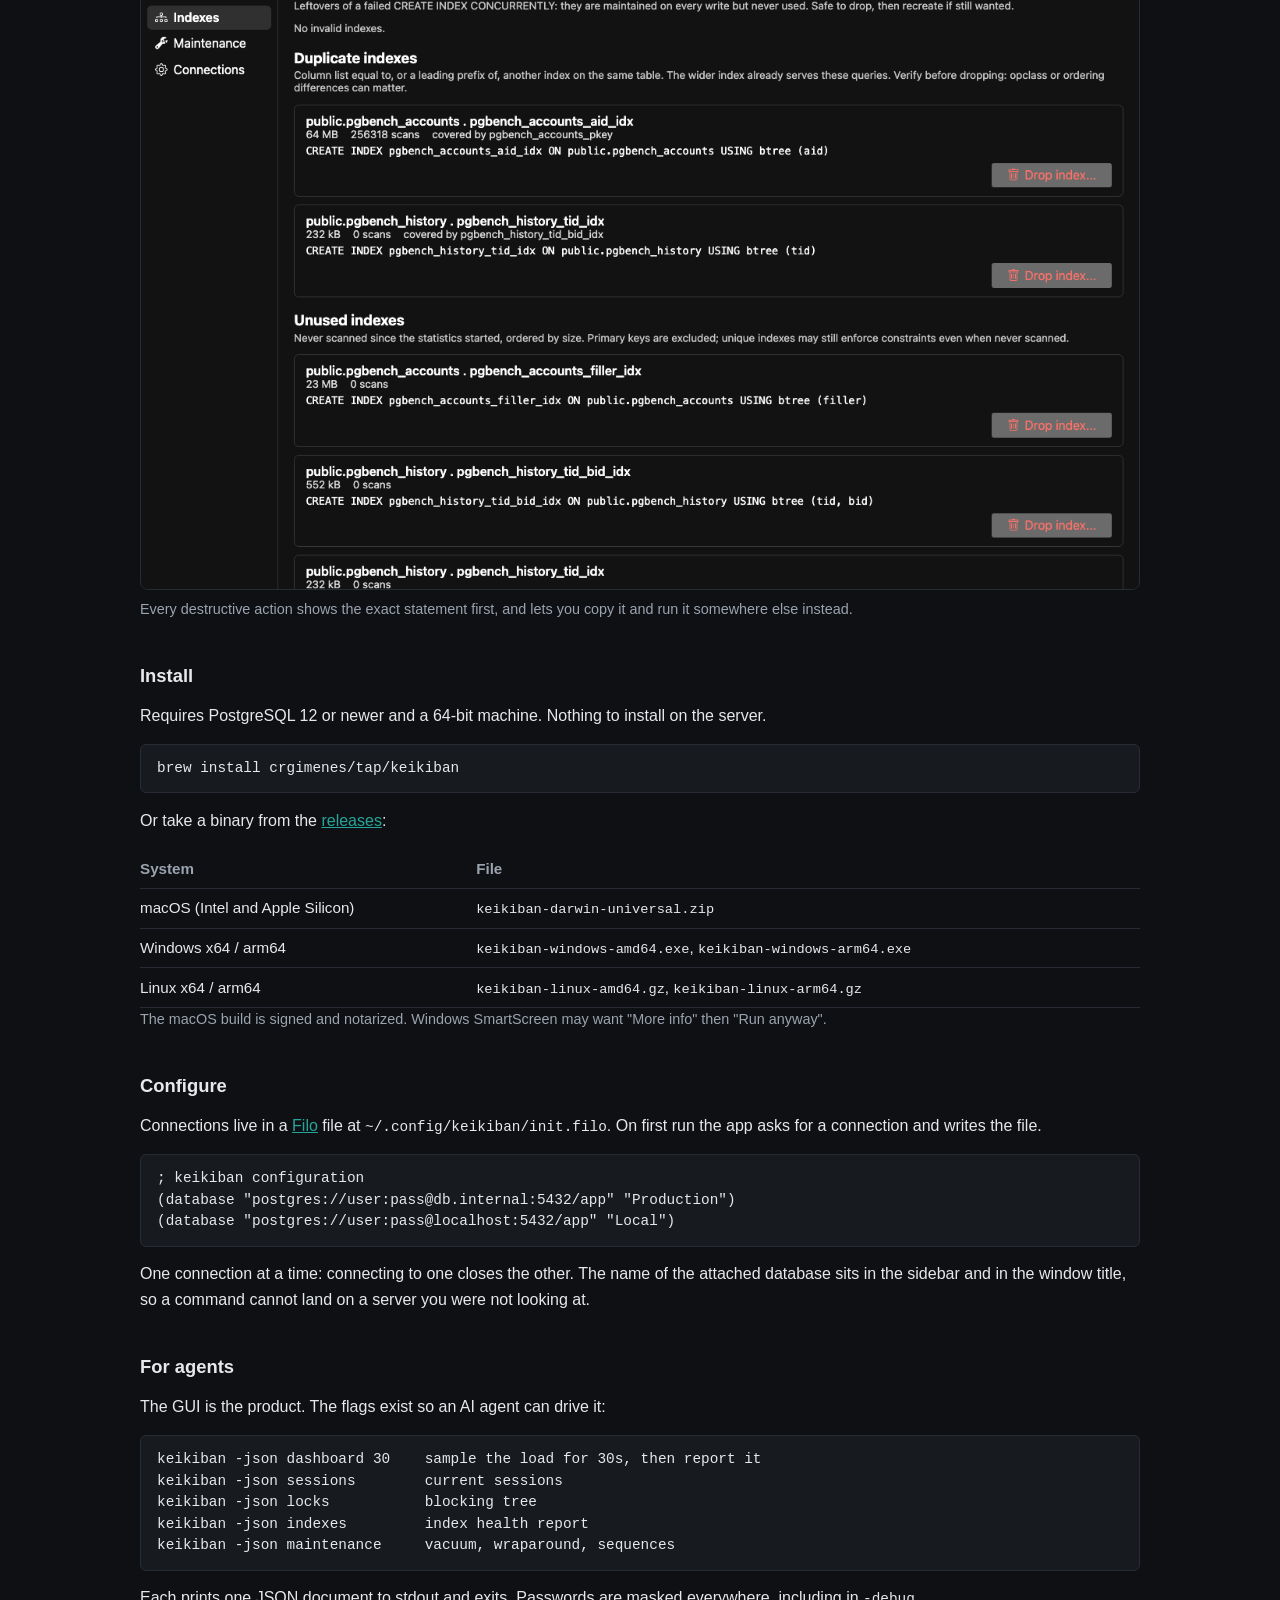
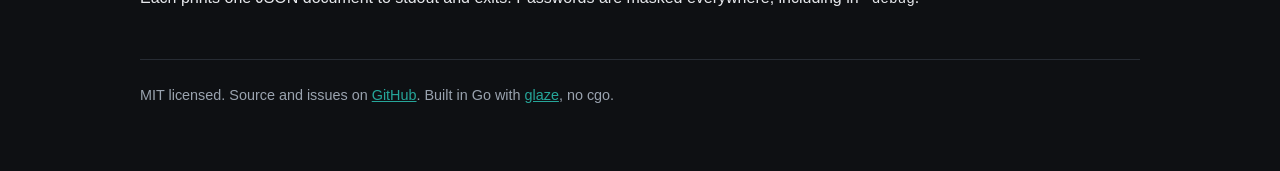
==== commit a3f97e7b: "remove references" ====
--- a/web/index.html
+++ b/web/index.html
@@ -1,234 +1,397 @@
-<!DOCTYPE html>
+<!doctype html>
 <html lang="en">
-<head>
-<meta charset="utf-8">
-<meta name="viewport" content="width=device-width, initial-scale=1">
-<title>keikiban — PostgreSQL dashboard</title>
-<meta name="description" content="A PostgreSQL dashboard that stays up when the database does not. Database load by wait event, top SQL, blocking, index health. One binary, no agent on the server.">
-<link rel="icon" href="favicon.png" type="image/png">
-
-<meta property="og:title" content="keikiban — PostgreSQL dashboard">
-<meta property="og:description" content="Database load by wait event, top SQL, blocking, index health. One binary, no agent on the server.">
-<meta property="og:type" content="website">
-<meta property="og:url" content="https://crgimenes.github.io/keikiban/">
-<meta property="og:image" content="https://crgimenes.github.io/keikiban/social-preview.png">
-<meta property="og:image:width" content="1280">
-<meta property="og:image:height" content="640">
-<meta name="twitter:card" content="summary_large_image">
-
-<style>
-:root {
-  color-scheme: dark;
-  --bg: #0e1013;
-  --panel: #171a1f;
-  --line: #272c34;
-  --fg: #e6e8ec;
-  --dim: #9aa3af;
-  --accent: #26a69a;
-}
-* { box-sizing: border-box; }
-body {
-  margin: 0;
-  padding: 2rem 1rem 3rem;
-  background: var(--bg);
-  color: var(--fg);
-  font: 16px/1.6 -apple-system, BlinkMacSystemFont, "Segoe UI", Roboto, Helvetica, Arial, sans-serif;
-}
-/* Corner ribbon drawn in CSS rather than fetched, so the page needs nothing
+  <head>
+    <meta charset="utf-8" />
+    <meta name="viewport" content="width=device-width, initial-scale=1" />
+    <title>keikiban — PostgreSQL dashboard</title>
+    <meta
+      name="description"
+      content="A PostgreSQL dashboard that stays up when the database does not. Database load by wait event, top SQL, blocking, index health. One binary, no agent on the server."
+    />
+    <link rel="icon" href="favicon.png" type="image/png" />
+
+    <meta property="og:title" content="keikiban — PostgreSQL dashboard" />
+    <meta
+      property="og:description"
+      content="Database load by wait event, top SQL, blocking, index health. One binary, no agent on the server."
+    />
+    <meta property="og:type" content="website" />
+    <meta property="og:url" content="https://crgimenes.github.io/keikiban/" />
+    <meta
+      property="og:image"
+      content="https://crgimenes.github.io/keikiban/social-preview.png"
+    />
+    <meta property="og:image:width" content="1280" />
+    <meta property="og:image:height" content="640" />
+    <meta name="twitter:card" content="summary_large_image" />
+
+    <style>
+      :root {
+        color-scheme: dark;
+        --bg: #0e1013;
+        --panel: #171a1f;
+        --line: #272c34;
+        --fg: #e6e8ec;
+        --dim: #9aa3af;
+        --accent: #26a69a;
+      }
+      * {
+        box-sizing: border-box;
+      }
+      body {
+        margin: 0;
+        padding: 2rem 1rem 3rem;
+        background: var(--bg);
+        color: var(--fg);
+        font:
+          16px/1.6 -apple-system,
+          BlinkMacSystemFont,
+          "Segoe UI",
+          Roboto,
+          Helvetica,
+          Arial,
+          sans-serif;
+      }
+      /* Corner ribbon drawn in CSS rather than fetched, so the page needs nothing
    from the network. It scrolls away with the header instead of sitting fixed
    over the screenshots. */
-.ribbon {
-  position: absolute;
-  top: 0;
-  right: 0;
-  width: 120px;
-  height: 120px;
-  overflow: hidden;
-  pointer-events: none;
-  z-index: 5;
-}
-.ribbon a {
-  position: absolute;
-  top: 27px;
-  left: -27px;
-  width: 176px;
-  padding: 6px 0;
-  transform: rotate(45deg);
-  background: var(--accent);
-  color: #062622;
-  font: 600 11px/1.4 -apple-system, BlinkMacSystemFont, "Segoe UI", Roboto, Helvetica, Arial, sans-serif;
-  text-align: center;
-  text-decoration: none;
-  pointer-events: auto;
-  box-shadow: 0 2px 8px rgba(0, 0, 0, .45);
-}
-.ribbon a:hover { background: #4db6ac; }
-.ribbon a:focus-visible { outline: 2px solid var(--fg); outline-offset: 2px; }
-
-main { max-width: 1000px; margin: 0 auto; }
-header { display: flex; align-items: center; gap: 1rem; margin-bottom: .5rem; }
-header img { width: 72px; height: 72px; border-radius: 16px; }
-h1 { font-size: 1.9rem; margin: 0; letter-spacing: -.02em; }
-h2 { font-size: 1.15rem; margin: 2.5rem 0 .75rem; }
-h3 { font-size: 1rem; margin: 1.5rem 0 .35rem; }
-.tagline { color: var(--dim); margin: .1rem 0 0; }
-a { color: var(--accent); }
-p { margin: 0 0 1rem; }
-figure { margin: 1.5rem 0; }
-figure img {
-  width: 100%;
-  display: block;
-  border: 1px solid var(--line);
-  border-radius: 8px;
-}
-figcaption { color: var(--dim); font-size: .9rem; margin-top: .5rem; }
-table { border-collapse: collapse; width: 100%; font-size: .95rem; }
-th, td { text-align: left; padding: .45rem .75rem .45rem 0; border-bottom: 1px solid var(--line); }
-th { color: var(--dim); font-weight: 600; }
-pre {
-  background: var(--panel);
-  border: 1px solid var(--line);
-  border-radius: 6px;
-  padding: .8rem 1rem;
-  overflow-x: auto;
-  font: .9rem/1.5 ui-monospace, SFMono-Regular, Menlo, monospace;
-}
-code { font: .9em ui-monospace, SFMono-Regular, Menlo, monospace; }
-.cols { display: grid; grid-template-columns: repeat(auto-fit, minmax(17rem, 1fr)); gap: 0 2rem; }
-.note { color: var(--dim); font-size: .9rem; }
-footer {
-  margin-top: 3rem;
-  padding-top: 1.5rem;
-  border-top: 1px solid var(--line);
-  color: var(--dim);
-  font-size: .9rem;
-}
-@media (max-width: 700px) {
-  .ribbon { display: none; }
-}
-@media (max-width: 640px) {
-  body { padding: 1rem .75rem 2rem; }
-  h1 { font-size: 1.4rem; }
-  header img { width: 52px; height: 52px; }
-}
-</style>
-</head>
-<body>
-<div class="ribbon"><a href="https://github.com/crgimenes/keikiban">Fork me on GitHub</a></div>
-<main>
-  <header>
-    <img src="favicon.png" alt="">
-    <div>
-      <h1>keikiban</h1>
-      <p class="tagline">A PostgreSQL dashboard that stays up when the database does not.</p>
+      .ribbon {
+        position: absolute;
+        top: 0;
+        right: 0;
+        width: 120px;
+        height: 120px;
+        overflow: hidden;
+        pointer-events: none;
+        z-index: 5;
+      }
+      .ribbon a {
+        position: absolute;
+        top: 27px;
+        left: -27px;
+        width: 176px;
+        padding: 6px 0;
+        transform: rotate(45deg);
+        background: var(--accent);
+        color: #062622;
+        font:
+          600 11px/1.4 -apple-system,
+          BlinkMacSystemFont,
+          "Segoe UI",
+          Roboto,
+          Helvetica,
+          Arial,
+          sans-serif;
+        text-align: center;
+        text-decoration: none;
+        pointer-events: auto;
+        box-shadow: 0 2px 8px rgba(0, 0, 0, 0.45);
+      }
+      .ribbon a:hover {
+        background: #4db6ac;
+      }
+      .ribbon a:focus-visible {
+        outline: 2px solid var(--fg);
+        outline-offset: 2px;
+      }
+
+      main {
+        max-width: 1000px;
+        margin: 0 auto;
+      }
+      header {
+        display: flex;
+        align-items: center;
+        gap: 1rem;
+        margin-bottom: 0.5rem;
+      }
+      header img {
+        width: 72px;
+        height: 72px;
+        border-radius: 16px;
+      }
+      h1 {
+        font-size: 1.9rem;
+        margin: 0;
+        letter-spacing: -0.02em;
+      }
+      h2 {
+        font-size: 1.15rem;
+        margin: 2.5rem 0 0.75rem;
+      }
+      h3 {
+        font-size: 1rem;
+        margin: 1.5rem 0 0.35rem;
+      }
+      .tagline {
+        color: var(--dim);
+        margin: 0.1rem 0 0;
+      }
+      a {
+        color: var(--accent);
+      }
+      p {
+        margin: 0 0 1rem;
+      }
+      figure {
+        margin: 1.5rem 0;
+      }
+      figure img {
+        width: 100%;
+        display: block;
+        border: 1px solid var(--line);
+        border-radius: 8px;
+      }
+      figcaption {
+        color: var(--dim);
+        font-size: 0.9rem;
+        margin-top: 0.5rem;
+      }
+      table {
+        border-collapse: collapse;
+        width: 100%;
+        font-size: 0.95rem;
+      }
+      th,
+      td {
+        text-align: left;
+        padding: 0.45rem 0.75rem 0.45rem 0;
+        border-bottom: 1px solid var(--line);
+      }
+      th {
+        color: var(--dim);
+        font-weight: 600;
+      }
+      pre {
+        background: var(--panel);
+        border: 1px solid var(--line);
+        border-radius: 6px;
+        padding: 0.8rem 1rem;
+        overflow-x: auto;
+        font:
+          0.9rem/1.5 ui-monospace,
+          SFMono-Regular,
+          Menlo,
+          monospace;
+      }
+      code {
+        font:
+          0.9em ui-monospace,
+          SFMono-Regular,
+          Menlo,
+          monospace;
+      }
+      .cols {
+        display: grid;
+        grid-template-columns: repeat(auto-fit, minmax(17rem, 1fr));
+        gap: 0 2rem;
+      }
+      .note {
+        color: var(--dim);
+        font-size: 0.9rem;
+      }
+      footer {
+        margin-top: 3rem;
+        padding-top: 1.5rem;
+        border-top: 1px solid var(--line);
+        color: var(--dim);
+        font-size: 0.9rem;
+      }
+      @media (max-width: 700px) {
+        .ribbon {
+          display: none;
+        }
+      }
+      @media (max-width: 640px) {
+        body {
+          padding: 1rem 0.75rem 2rem;
+        }
+        h1 {
+          font-size: 1.4rem;
+        }
+        header img {
+          width: 52px;
+          height: 52px;
+        }
+      }
+    </style>
+  </head>
+  <body>
+    <div class="ribbon">
+      <a href="https://github.com/crgimenes/keikiban">Fork me on GitHub</a>
     </div>
-  </header>
-
-  <p>When something is wrong at 3am, browsing a schema is not what I need. I
-  need to know which query is eating the server, who is blocking whom, and
-  whether that index nobody scanned in six months is worth its gigabyte.</p>
-
-  <p>keikiban is built for that moment first. It goes straight at the problem:
-  it has to stay usable while the database is busy, because that is the only
-  time I open it, and it attaches to one database at a time, so a command
-  cannot land on a server I was not looking at.</p>
-
-  <figure>
-    <img src="dashboard-dark.png" alt="keikiban dashboard: database load stacked by wait event, connections, transactions per second, buffer reads, and the blocking tree">
-    <figcaption>Database load by wait event, the way RDS Performance Insights
-    draws it. Sampled once a second from <code>pg_stat_activity</code>: no
-    agent on the server, no extension required. Every number on this page was
-    measured against a <code>pgbench</code> workload and recorded with
-    <code>keikiban -json dashboard</code>; nothing here is drawn from made-up
-    data.</figcaption>
-  </figure>
-
-  <h2>What it shows</h2>
-
-  <div class="cols">
-    <div>
-      <h3>Load and top SQL</h3>
-      <p>Average active sessions stacked by wait event, sliced by SQL, user,
-      host, application or database. Each statement in the ranking is broken
-      down by what it waited on. With <code>pg_stat_statements</code> the
-      ranking also carries calls/s, rows/call and ms/call.</p>
-
-      <h3>Blocking</h3>
-      <p>Who holds the lock, who waits on it, the SQL on both sides, the lock
-      mode, and how long the wait has been going. Chains are detected, so the
-      middle link is labelled instead of being mistaken for the culprit.</p>
-    </div>
-    <div>
-      <h3>Index health</h3>
-      <p>Unused, duplicate and invalid indexes, ordered by the space they
-      waste. Sequential-scan offenders and cache hit ratios. Primary keys are
-      never suggested for removal, and unique indexes carry a warning.</p>
-
-      <h3>Maintenance</h3>
-      <p>Transaction ID wraparound, dead rows and when vacuum last ran, long
-      transactions holding vacuum back, and sequences approaching overflow.</p>
-    </div>
-  </div>
-
-  <figure>
-    <img src="indexes-dark.png" alt="Index health screen showing duplicate and unused indexes with their DDL and a drop button">
-    <figcaption>Every destructive action shows the exact statement first, and
-    lets you copy it and run it somewhere else instead.</figcaption>
-  </figure>
-
-  <h2>Install</h2>
-
-  <p>Requires PostgreSQL 12 or newer and a 64-bit machine. Nothing to install
-  on the server.</p>
-
-  <pre>brew install crgimenes/tap/keikiban</pre>
-
-  <p>Or take a binary from the
-  <a href="https://github.com/crgimenes/keikiban/releases">releases</a>:</p>
-
-  <table>
-    <tr><th>System</th><th>File</th></tr>
-    <tr><td>macOS (Intel and Apple Silicon)</td><td><code>keikiban-darwin-universal.zip</code></td></tr>
-    <tr><td>Windows x64 / arm64</td><td><code>keikiban-windows-amd64.exe</code>, <code>keikiban-windows-arm64.exe</code></td></tr>
-    <tr><td>Linux x64 / arm64</td><td><code>keikiban-linux-amd64.gz</code>, <code>keikiban-linux-arm64.gz</code></td></tr>
-  </table>
-
-  <p class="note">The macOS build is signed and notarized. Windows SmartScreen
-  may want "More info" then "Run anyway".</p>
-
-  <h2>Configure</h2>
-
-  <p>Connections live in a <a href="https://github.com/crgimenes/filo">Filo</a>
-  file at <code>~/.config/keikiban/init.filo</code>. On first run the app asks
-  for a connection and writes the file.</p>
-
-  <pre>; keikiban configuration
+    <main>
+      <header>
+        <img src="favicon.png" alt="" />
+        <div>
+          <h1>keikiban</h1>
+          <p class="tagline">
+            A PostgreSQL dashboard that stays up when the database does not.
+          </p>
+        </div>
+      </header>
+
+      <p>
+        When something is wrong at 3am, browsing a schema is not what I need. I
+        need to know which query is eating the server, who is blocking whom, and
+        whether that index nobody scanned in six months is worth its gigabyte.
+      </p>
+
+      <figure>
+        <img
+          src="dashboard-dark.png"
+          alt="keikiban dashboard: database load stacked by wait event, connections, transactions per second, buffer reads, and the blocking tree"
+        />
+        <figcaption>
+          Database load by wait event, the way RDS Performance Insights draws
+          it. Sampled once a second from <code>pg_stat_activity</code>: no agent
+          on the server, no extension required. Every number on this page was
+          measured against a <code>pgbench</code> workload and recorded with
+          <code>keikiban -json dashboard</code>; nothing here is drawn from
+          made-up data.
+        </figcaption>
+      </figure>
+
+      <h2>What it shows</h2>
+
+      <div class="cols">
+        <div>
+          <h3>Load and top SQL</h3>
+          <p>
+            Average active sessions stacked by wait event, sliced by SQL, user,
+            host, application or database. Each statement in the ranking is
+            broken down by what it waited on. With
+            <code>pg_stat_statements</code> the ranking also carries calls/s,
+            rows/call and ms/call.
+          </p>
+
+          <h3>Blocking</h3>
+          <p>
+            Who holds the lock, who waits on it, the SQL on both sides, the lock
+            mode, and how long the wait has been going. Chains are detected, so
+            the middle link is labelled instead of being mistaken for the
+            culprit.
+          </p>
+        </div>
+        <div>
+          <h3>Index health</h3>
+          <p>
+            Unused, duplicate and invalid indexes, ordered by the space they
+            waste. Sequential-scan offenders and cache hit ratios. Primary keys
+            are never suggested for removal, and unique indexes carry a warning.
+          </p>
+
+          <h3>Maintenance</h3>
+          <p>
+            Transaction ID wraparound, dead rows and when vacuum last ran, long
+            transactions holding vacuum back, and sequences approaching
+            overflow.
+          </p>
+        </div>
+      </div>
+
+      <figure>
+        <img
+          src="indexes-dark.png"
+          alt="Index health screen showing duplicate and unused indexes with their DDL and a drop button"
+        />
+        <figcaption>
+          Every destructive action shows the exact statement first, and lets you
+          copy it and run it somewhere else instead.
+        </figcaption>
+      </figure>
+
+      <h2>Install</h2>
+
+      <p>
+        Requires PostgreSQL 12 or newer and a 64-bit machine. Nothing to install
+        on the server.
+      </p>
+
+      <pre>brew install crgimenes/tap/keikiban</pre>
+
+      <p>
+        Or take a binary from the
+        <a href="https://github.com/crgimenes/keikiban/releases">releases</a>:
+      </p>
+
+      <table>
+        <tr>
+          <th>System</th>
+          <th>File</th>
+        </tr>
+        <tr>
+          <td>macOS (Intel and Apple Silicon)</td>
+          <td><code>keikiban-darwin-universal.zip</code></td>
+        </tr>
+        <tr>
+          <td>Windows x64 / arm64</td>
+          <td>
+            <code>keikiban-windows-amd64.exe</code>,
+            <code>keikiban-windows-arm64.exe</code>
+          </td>
+        </tr>
+        <tr>
+          <td>Linux x64 / arm64</td>
+          <td>
+            <code>keikiban-linux-amd64.gz</code>,
+            <code>keikiban-linux-arm64.gz</code>
+          </td>
+        </tr>
+      </table>
+
+      <p class="note">
+        The macOS build is signed and notarized. Windows SmartScreen may want
+        "More info" then "Run anyway".
+      </p>
+
+      <h2>Configure</h2>
+
+      <p>
+        Connections live in a
+        <a href="https://github.com/crgimenes/filo">Filo</a> file at
+        <code>~/.config/keikiban/init.filo</code>. On first run the app asks for
+        a connection and writes the file.
+      </p>
+
+      <pre>
+; keikiban configuration
 (database "postgres://user:pass@db.internal:5432/app" "Production")
 (database "postgres://user:pass@localhost:5432/app" "Local")</pre>
 
-  <p>One connection at a time: connecting to one closes the other. The name of
-  the attached database sits in the sidebar and in the window title, so a
-  command cannot land on a server you were not looking at.</p>
-
-  <h2>For agents</h2>
-
-  <p>The GUI is the product. The flags exist so an AI agent can drive it:</p>
-
-  <pre>keikiban -json dashboard 30    sample the load for 30s, then report it
+      <p>
+        One connection at a time: connecting to one closes the other. The name
+        of the attached database sits in the sidebar and in the window title, so
+        a command cannot land on a server you were not looking at.
+      </p>
+
+      <h2>For agents</h2>
+
+      <p>
+        The GUI is the product. The flags exist so an AI agent can drive it:
+      </p>
+
+      <pre>
+keikiban -json dashboard 30    sample the load for 30s, then report it
 keikiban -json sessions        current sessions
 keikiban -json locks           blocking tree
 keikiban -json indexes         index health report
 keikiban -json maintenance     vacuum, wraparound, sequences</pre>
 
-  <p>Each prints one JSON document to stdout and exits. Passwords are masked
-  everywhere, including in <code>-debug</code>.</p>
-
-  <footer>
-    <p>MIT licensed. Source and issues on
-    <a href="https://github.com/crgimenes/keikiban">GitHub</a>.
-    Built in Go with <a href="https://github.com/crgimenes/glaze">glaze</a>,
-    no cgo.</p>
-  </footer>
-</main>
-</body>
+      <p>
+        Each prints one JSON document to stdout and exits. Passwords are masked
+        everywhere, including in <code>-debug</code>.
+      </p>
+
+      <footer>
+        <p>
+          MIT licensed. Source and issues on
+          <a href="https://github.com/crgimenes/keikiban">GitHub</a>. Built in
+          Go with <a href="https://github.com/crgimenes/glaze">glaze</a>, no
+          cgo.
+        </p>
+      </footer>
+    </main>
+  </body>
 </html>
+
